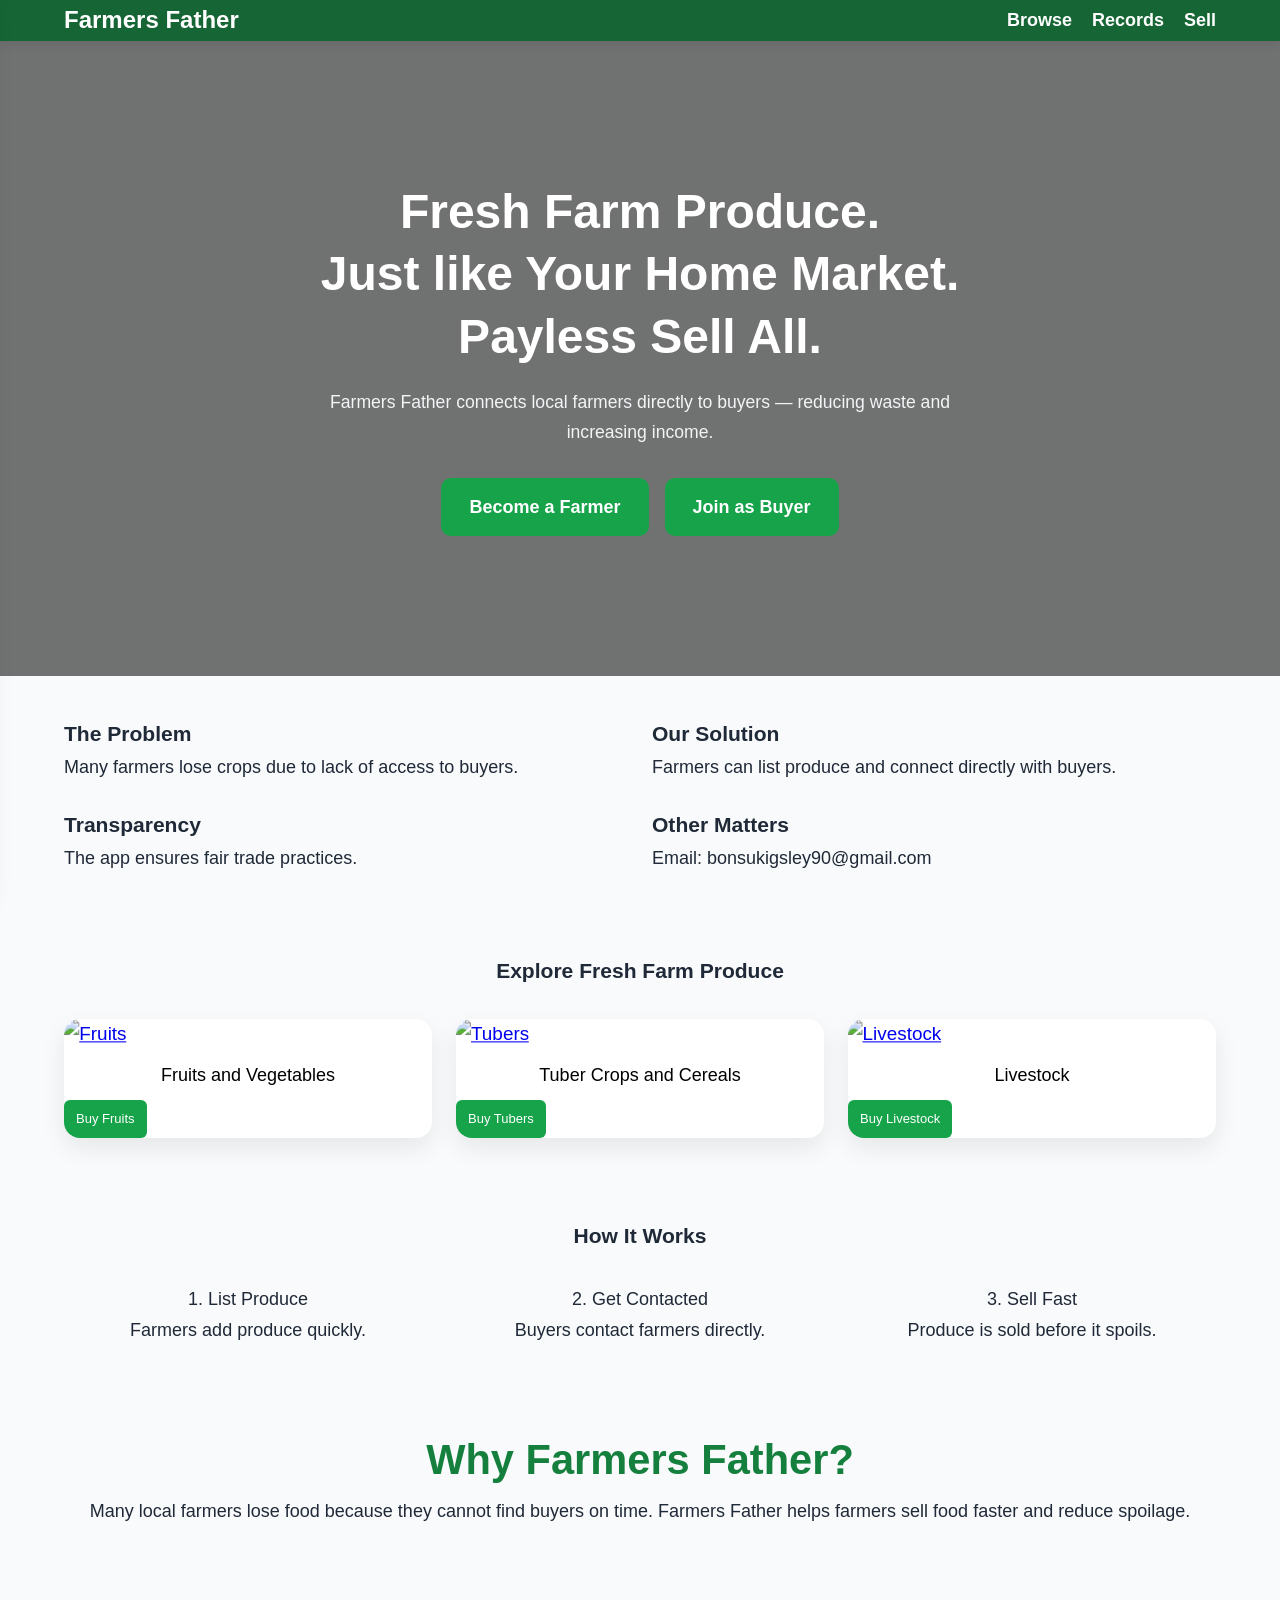
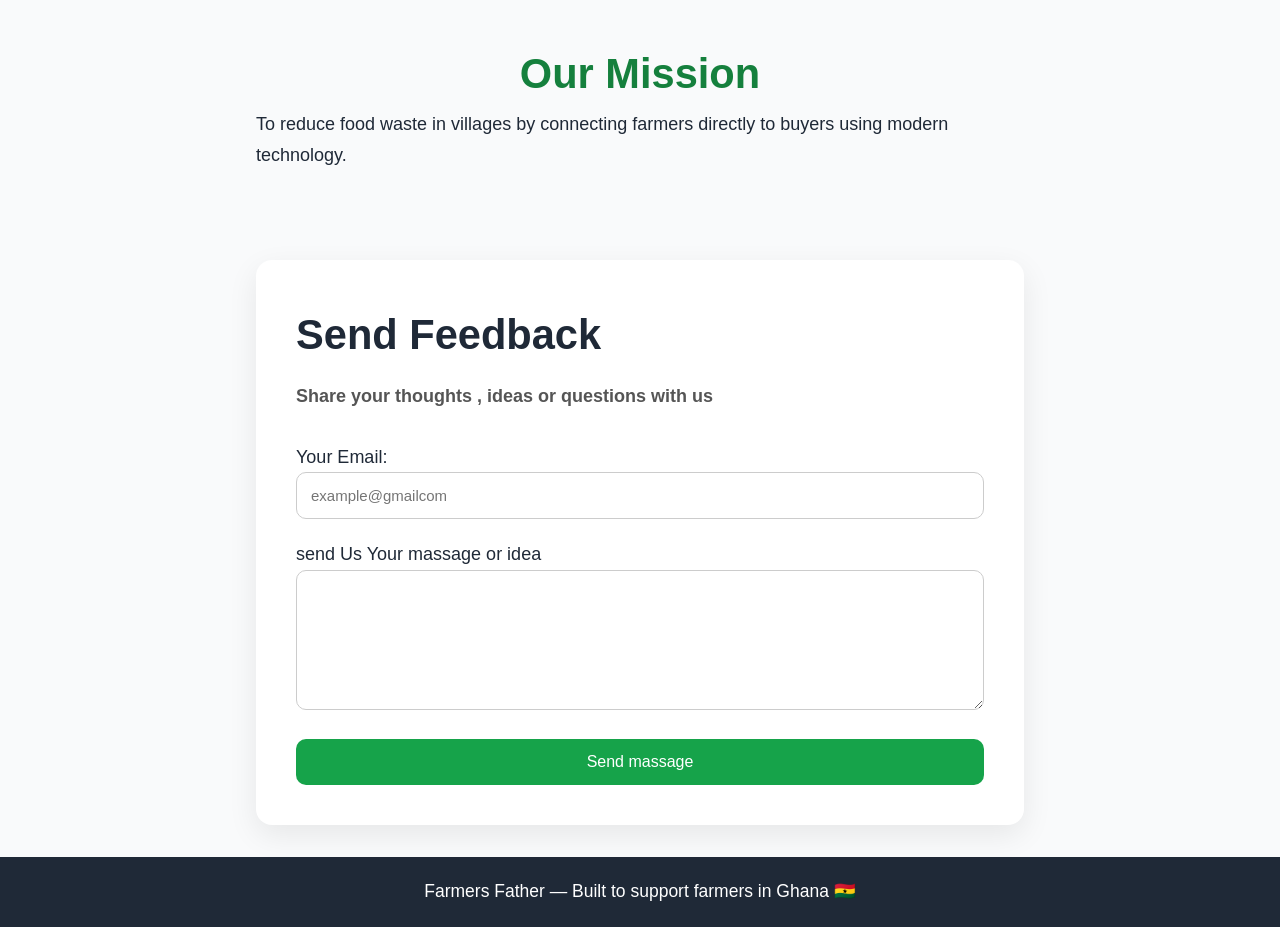
==== index.html @ 881c1c7d "commit three files" ====
<!DOCTYPE html>
<html lang="en">
<head>
  <meta charset="UTF-8" />
  <meta name="viewport" content="width=device-width, initial-scale=1.0"/>
  <title>Farmers Father|index.html| Connecting Farmers to Buyers Locally</title>
  <link rel="stylesheet" href="index.css">
  </head>

  <!-- SIDEBAR -->

<div class="sidebar" id="sidebar">

  <div class="sidebar-top">

    <h2>Farmers Father</h2>

    <span class="close-btn" id="closeBtn">
      ✕
    </span>

  </div>

  <div class="sidebar-links">

    <a href="about.html"> About Us</a>

    <a href="market.html"> Browse Produce</a>

    <a href="farmer-register.html">
       Become a Farmer
    </a>

    <a href="buyer-register.html">
       Join as Buyer
    </a>

    <a href="dashboard.html">
       Dashboard
    </a>

    <a href="sell.html">
       Sell Produce
    </a>

  </div>

</div>

<!-- OVERLAY -->

<div class="overlay" id="overlay">llll</div>

  <body>
    <!-- NAVBAR -->
   <header class="header">
  <div class="container nav">

    <h1 class="logo">Farmers Father</h1>

    <!-- MENU BUTTON -->
<div class="menu-icon" id="menuBtn">
  ☰
</div>

    <!-- NAV LINKS -->
    <div class="nav-links">
      <a href="market.html">Browse</a>
      <a href="dashboard.html">Records</a>
      <a href="sell.html">Sell</a>
    </div>

  </div>
</header>

    <!-- HERO -->

   <section class="hero">
    <div class="container">
      <h2>Fresh Farm Produce.<br>Just like Your Home Market. <br>Payless Sell All. </h2>
      <p>Farmers Father connects local farmers directly to buyers — reducing waste and increasing income.</p>

   <div class="hero-buttons">
    <a href="farmer-register.html" class="btn btn-primary">Become a Farmer</a>
    <a href="buyer-register.html" class="btn btn-primary">Join as Buyer</a>
    <!-- <a href="market.html" class="btn btn-outline">Browse Produce</a> -->
    <!-- <a href="registration.html" class="btn btn-outline">Get Registered</a> -->
   </div>
   </div>

   </section>

   <!-- PROBLEM & SOLUTION -->

   <section class="section">
    <div class="container grid grid-2">
      <div>
        <h3>The Problem</h3>
        <p>Many farmers lose crops due to lack of access to buyers.</p>
      </div>

   <div>
    <h3>Our Solution</h3>
    <p>Farmers can list produce and connect directly with buyers.</p>
   </div>

   <div>
    <h3>Transparency</h3>
    <p>The app ensures fair trade practices.</p>
   </div>

   <div>
    <h3>Other Matters</h3>
    <p>Email: bonsukigsley90@gmail.com</p>
   </div>
   </div>


   </section>

   <!-- PRODUCE -->

    <section class="section">
      <div class="container">
       <h3 style="text-align:center; margin-bottom:30px;">
  Explore Fresh Farm Produce
</h3>


       <div class="grid grid-3">

  <div class="card">

    <a href="market.html?category=Fruits">
      <img src="https://images.unsplash.com/photo-1594057687713-5fd14eed1c17?q=80&w=327&auto=format&fit=crop" alt="Fruits">
    </a>

    <h4>Fruits and Vegetables</h4>

    <div class="card-actions">
      <a href="market.html?category=Fruits" class="btn-small btn-green">
        Buy Fruits
      </a>
    </div>
  </div>

          <div class="card">

    <a href="market.html?category=Tubers">
      <img src="https://agrictoday.com.gh/wp-content/uploads/2021/11/tubers-of-yam.jpg" alt="Tubers">
    </a>

    <h4>Tuber Crops and Cereals</h4>

    <div class="card-actions">
      <a href="market.html?category=Tubers" class="btn-small btn-green">
        Buy Tubers
      </a>
    </div>

  </div>

    <div class="card">
     <a href="market.html?category=Livestock">
      <img src="https://www.animalspot.net/wp-content/uploads/2019/07/Farm-Animals-Picture.jpg" alt="Livestock">
      </a>
      <h4>Livestock</h4>
      <div class="card-actions">
        <a href="market.html?category=Livestock" class="btn-small btn-green">
        Buy Livestock
        </a>
      </div>
    </div>

</div>
    </section>

   <!-- HOW IT WORKS -->

    <section class="section">
     <div class="container">
       <h3 style="text-align:center; margin-bottom:30px;">How It Works</h3>
       <div class="grid grid-3" style="text-align:center;">

        <div>
          <h4>1. List Produce</h4>
          <p>Farmers add produce quickly.</p>
        </div>

        <div>
          <h4>2. Get Contacted</h4>
          <p>Buyers contact farmers directly.</p>
        </div>

          <div>
           <h4>3. Sell Fast</h4>
           <p>Produce is sold before it spoils.</p>
          </div>
        </div>
      </div>
   </section>

     <section class="section">
        <h2>Why Farmers Father?</h2>
        <h4>
          Many local farmers lose food because they cannot find buyers on time.
          Farmers Father helps farmers sell food faster and reduce spoilage.
        </h4>
      </section>

      <main class="contain">
      <!-- <section class="images-section">
        <img src="" alt="Local farmer with fresh produce"  loading="lazy" />
        <p class="image-caption">Supporting local farmers and reducing food waste.</p>
      </section> -->

      <!-- <section class="section">
        <h2>Who Can Use This App?</h2>
        <ul>
          <li> Local Farmers</li>
          <li> Restaurants</li>
          <li> Urban Communities</li>
          <li> Wholesalers</li>
        </ul>
      </section> -->

      <section class="section">
        <h2>Our Mission</h2>
        <p>
          To reduce food waste in villages by connecting farmers directly to
          buyers using modern technology.
        </p>
      </section>

      <section  class="contact">
        <h2>Send Feedback</h2>
        <h4>Share your thoughts , ideas or questions with us</h4>
        <form id="contact-Us">

          <div>
         <label for="email">Your Email:</label>
         <input type="email" id="email" placeholder="example@gmailcom" required>
          </div>

         <div>
         <label for="message"> send Us Your massage or idea</label>
         <textarea id="massage" name="message" placeholder="Write your Feedback , questions , or sugggestions..." required> </textarea>
         </div>
        <button type="submit">Send massage</button>
        </form>
      </section>


    </main>

   <!-- FOOTER -->

   <footer>
     <p>Farmers Father — Built to support farmers in Ghana 🇬🇭</p>
   </footer>
 <script src="index.js"></script>
  </body>
</html>
---- index.css ----
:root {
  --green-700: #15803d;
  --green-600: #16a34a;
  --gray-50: #f9fafb;
  --gray-600: #4b5563;
  --gray-500: #1f2937;
  --white: #ffffff;
}

* {
  margin: 0;
  padding: 0;
  box-sizing: border-box;
}

body {
  background: var(--gray-50);
  color: #1f2937;
  font-family: Arial, sans-serif;
  line-height: 1.7;
  font-size: 17.5px;
}

/* CONTAINER */
.container {
  width: 90%;
  max-width: 1200px;
  margin: auto;
}

/* NAVBAR */
header {
  background: #166534;
  box-shadow: 0 2px 10px rgba(0,0,0,0.1);
}

nav {
  display: flex;
  justify-content: space-between;
  align-items: center;
  padding: 15px 0;
}

nav h1 {
  font-size: 20px;
  font-weight: bold;
  color: var(--green-700);
}

.nav-links {
  display: flex;
  gap: 20px;
}

.nav-links a {
  text-decoration: none;
  color: white;
  font-weight: 600;
  transition: 0.3s;
}

.nav-links a:hover {
  color: #bbf7d0;
}

/* HERO */
/* HERO SECTION */

.hero {
  position: relative;
  background:
  linear-gradient(rgba(0,0,0,0.55),
  rgba(0,0,0,0.55)),
  url("https://images.unsplash.com/photo-1500937386664-56d1dfef3854?q=80&w=1600&auto=format&fit=crop");
  
  background-size: cover;
  background-position: center;
  background-repeat: no-repeat;

  color: white;
  text-align: center;
  padding: 140px 20px;
}

.hero h2 {
  font-size: 3rem;
  margin-bottom: 20px;
  line-height: 1.3;
  font-weight: bold;
}

.hero p {
  max-width: 700px;
  margin: auto;
  margin-bottom: 30px;
  font-size: 1.1rem;
  color: #f3f4f6;
}

.hero-buttons {
  display: flex;
  justify-content: center;
  gap: 16px;
  flex-wrap: wrap;
}

.btn {
  padding: 14px 28px;
  border-radius: 10px;
  font-weight: bold;
  text-decoration: none;
  display: inline-block;
  transition: 0.3s ease;
}

.btn-primary {
  background: #16a34a;
  color: white;
}

.btn-primary:hover {
  background: #15803d;
  transform: translateY(-3px);
}

.btn-outline {
  border: 2px solid white;
  color: white;
}

.btn-outline:hover {
  background: white;
  color: #166534;
}

/* GRID */
.grid {
  display: grid;
  gap: 24px;
}

.grid-2 {
  grid-template-columns: 1fr;
}

.grid-3 {
  grid-template-columns: 1fr;
}

/* SECTION */
.section {
  padding: 40px 0;
}

/* CARDS */
.card {
  border-radius: 16px;
  overflow: hidden;
  background: white;
  transition: 0.4s;
  box-shadow: 0 10px 25px rgba(0,0,0,0.08);
}

.card:hover{
  transform: translateY(10px);
  box-shadow: 0 15px 35px rgba(0,0,0,0.12);
}

.card img {
  width: 100%;
  height: 120px;
  object-fit: cover;
  border-radius: 8px;
  margin-bottom: 10px;
  transition: 0.04s;
  transform: scale(1.05);
}

.card h4 {
  text-decoration: none;
  color: black;
  font-size: 18px;
  margin-bottom: 6px;
}

.card p {
  font-size: 14px;
  color: var(--gray-600);
}

.card-actions {
  margin-top: 10px;
  display: flex;
  gap: 10px;
}

.btn-small {
  text-decoration: none;
  padding: 8px 12px;
  font-size: 13px;
  border-radius: 6px;
}

.btn-green {
  background: var(--green-600);
  color: white;
}

.btn-outline-green {
  border: 2px solid var(--green-600);
  color: var(--green-600);
}

/* FOOTER */
footer {
  background: var(--gray-500);
  color: white;
  text-align: center;
  padding: 20px;
  font-size: 17.5px;
}

/* RESPONSIVE */
@media (max-width: 768px) {
  .hamburger {
    display: block;
  }

  .links {
    position: absolute;
    top: 70px;
    right: 0;
    background: white;
    width: 200px;
    flex-direction: column;
    padding: 20px;
    box-shadow: 0 10px 20px rgba(0,0,0,0.1);
    /* display: none; */
  }
}

/* TABLET + DESKTOP */
@media (min-width: 768px) {
  .grid-2 {
    grid-template-columns: repeat(2, 1fr);
  }

  .grid-3 {
    grid-template-columns: repeat(3, 1fr);
  }

  body {
    font-size: 18px;
  }

  h2 {
    font-size: 2.6rem;
  }
}

/*///////////////////////*/

/* NAV BASE */
.nav {
  display: flex;
  justify-content: space-between;
  align-items: center;
  position: relative;
}

.logo {
  font-weight: bold;
  font-size: 24px;
  color: white;
}

/* NAV LINKS (DESKTOP) */


/* HAMBURGER ICON */
.menu-icon {
  display: none;
  font-size: 24px;
  cursor: pointer;
}



/* 📱 MOBILE */
@media (max-width: 768px) {
  .nav-links {
    position: absolute;
    top: 60px;
    right: 0;
    background: white;
    width: 200px;
    flex-direction: column;
    padding: 20px;
    border-radius: 8px;
    display: none;
    box-shadow: 0 10px 25px rgba(0,0,0,0.1);
  }

  /* SHOW MENU WHEN CLICKED */
   .nav-links {
    display: flex;
  }

  .nav-links a {
    padding: 10px 0;
  }
}


.section h2 {
  display: flex;
  justify-content: center;
  align-items: center;
  color: var(--green-700);
}

.section h4 {
  display: flex;
  justify-content: center;
  align-items: center;
  font-weight: 400;
}

.contain{
  max-width: 800px;
  margin: auto;
  padding: 2rem 1rem;
}

.images-section{
  margin: 2rem 0;
  text-align: center;
}

.images-section img {
  width: 100%;
  max-width: 600px;
  border-radius: 12px;
  box-shadow: 0 6px 15px rgba(0, 0, 0, 0.15);
}

.image-caption {
  margin-top: 0.6rem;
  font-size: 0.95rem;
  color: #555;
}

ul{
  list-style: none;
  padding: 0;
}

li{
  background: var(--green-600);
  margin: 0.5rem 0;
  padding: 0.75rem;
  border-left: 4px solid var(--gray-500);
  
}

/*///////massaging area/*/
/* FEEDBACK SECTION */

.contact {
  background: white;
  padding: 40px;
  border-radius: 16px;
  box-shadow: 0 10px 30px rgba(0,0,0,0.08);
  margin-top: 50px;
}

.contact h2 {
  margin-bottom: 10px;
}

.contact h4 {
  margin-bottom: 30px;
  color: #555;
}

#contact-Us {
  display: flex;
  flex-direction: column;
  gap: 20px;
}

#contact-Us input,
#contact-Us textarea {
  width: 100%;
  padding: 14px;
  border-radius: 10px;
  border: 1px solid #ccc;
  outline: none;
  font-size: 15px;
}

#contact-Us textarea {
  min-height: 140px;
  resize: vertical;
}

#contact-Us button {
  background: #16a34a;
  color: white;
  border: none;
  padding: 14px;
  border-radius: 10px;
  font-size: 16px;
  cursor: pointer;
  transition: 0.3s;
}

#contact-Us button:hover {
  background: #15803d;
}


/* SIDEBAR */

.sidebar{
  position: fixed;
  top: 0;
  left: -300px;
  width: 280px;
  height: 100%;
  background: white;
  z-index: 2000;
  transition: 0.4s ease;
  box-shadow: 5px 0 25px rgba(0,0,0,0.15);
  padding: 25px;
}

.sidebar.active{
  left: 0;
}

/* SIDEBAR TOP */

.sidebar-top{
  display: flex;
  justify-content: space-between;
  align-items: center;
  margin-bottom: 40px;
}

.sidebar-top h2{
  color: #166534;
}

.close-btn{
  font-size: 24px;
  cursor: pointer;
}

/* LINKS */

.sidebar-links{
  display: flex;
  flex-direction: column;
  gap: 18px;
}

.sidebar-links a{
  text-decoration: none;
  color: #222;
  font-size: 17px;
  padding: 12px;
  border-radius: 10px;
  transition: 0.3s;
}

.sidebar-links a:hover{
  background: #dcfce7;
  color: #166534;
}

/* OVERLAY */

.overlay{
  position: fixed;
  top: 0;
  left: 0;
  width: 100%;
  height: 100%;
  background: rgba(0,0,0,0.45);
  opacity: 0;
  visibility: hidden;
  transition: 0.3s;
  z-index: 1500;
}

.overlay.active{
  opacity: 1;
  visibility: visible;
}

/* MENU BUTTON */

.menu-icon{
  font-size: 28px;
  color: white;
  cursor: pointer;
  display: none;
}

/* MOBILE */

@media(max-width:768px){

  .menu-icon{
    display: block;
  }

  .nav-links{
    display: none;
  }
}
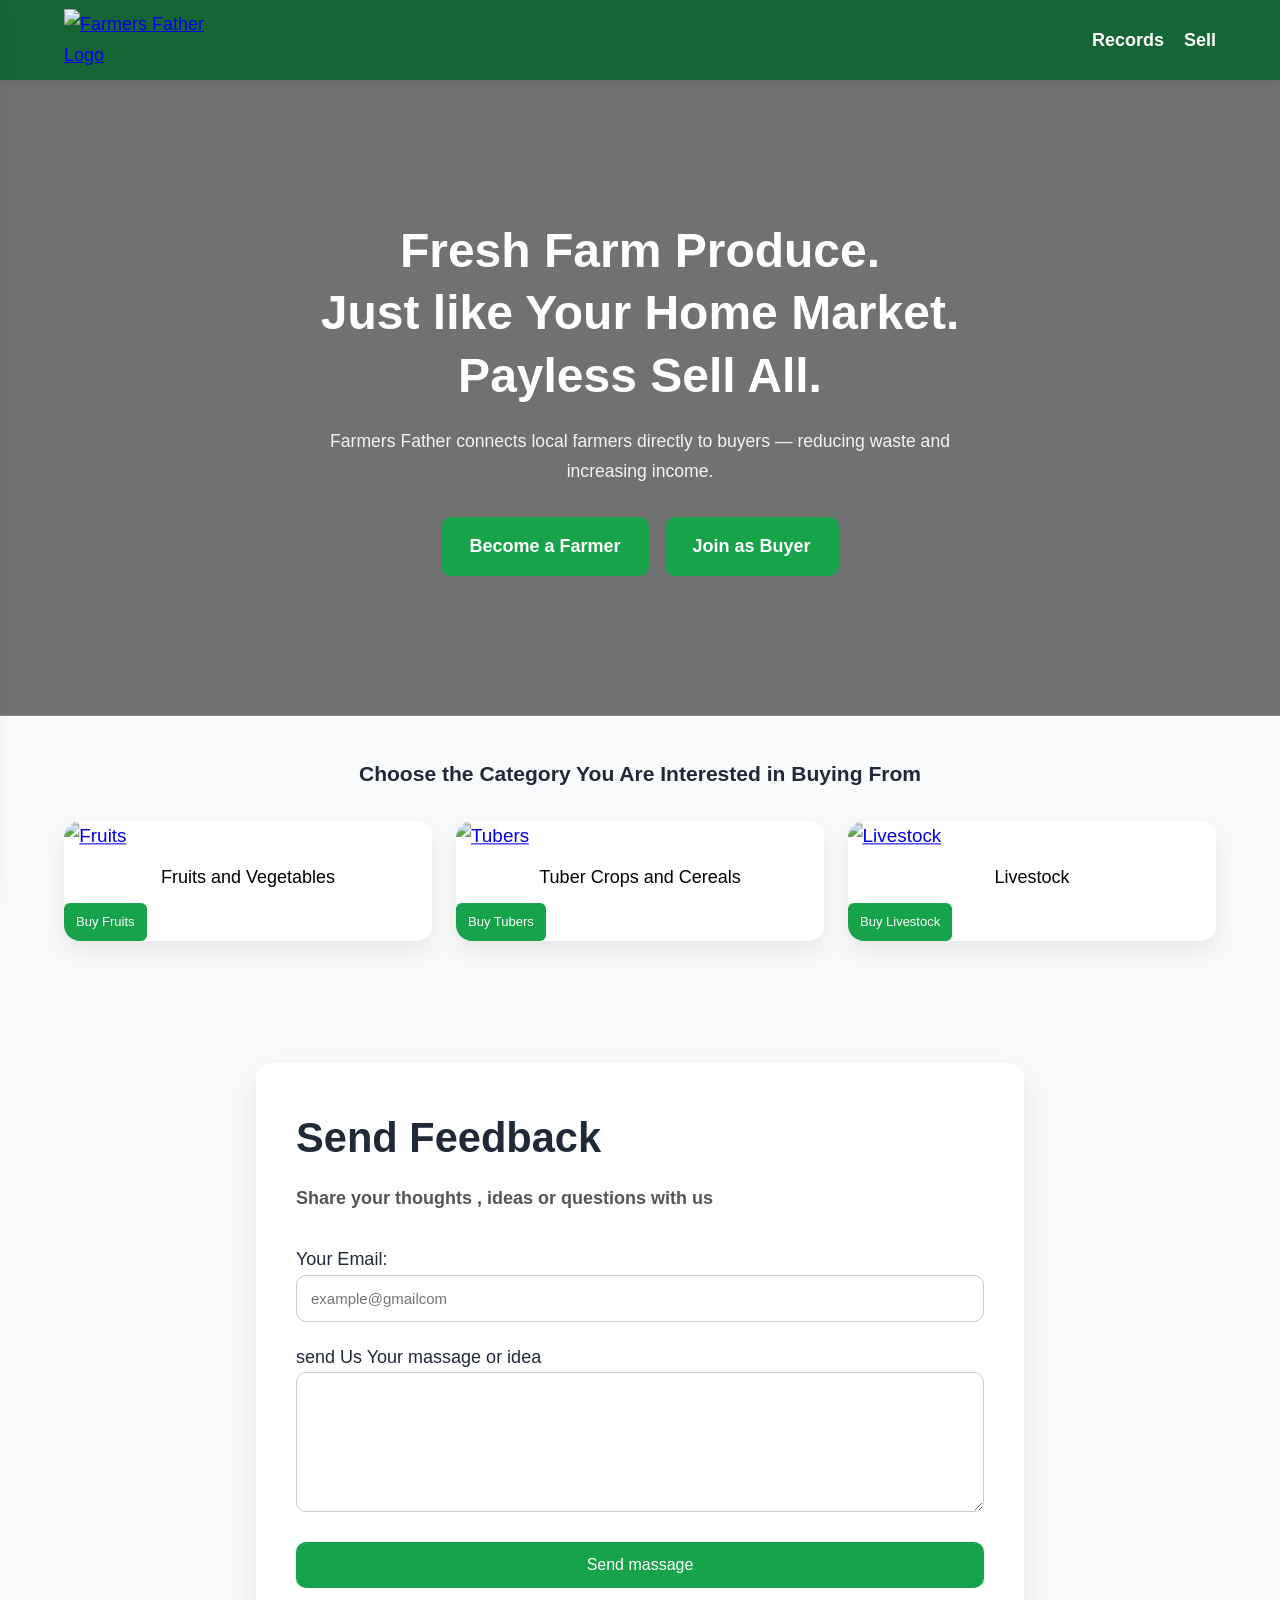
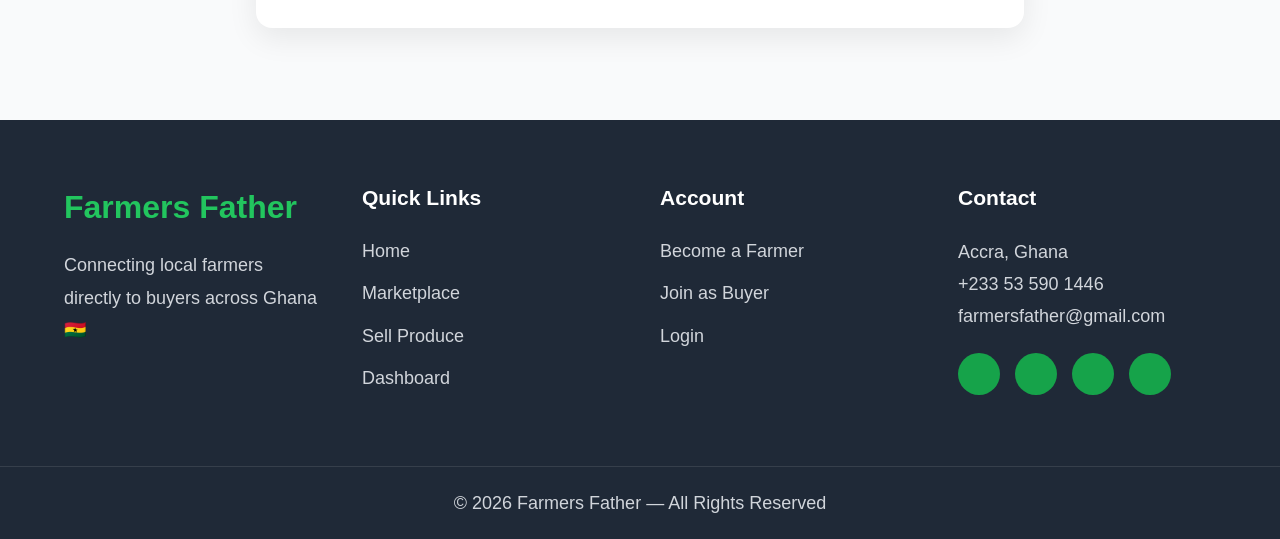
==== commit 5fca5477: "i have renamed some file and added new codes" ====
--- a/index.html
+++ b/index.html
@@ -13,7 +13,9 @@
 
   <div class="sidebar-top">
 
-    <h2>Farmers Father</h2>
+    <a href="index.html" class="logo">
+  <img src="images/logo.png" alt="Farmers Father Logo">
+</a>
 
     <span class="close-btn" id="closeBtn">
       ✕
@@ -27,7 +29,7 @@
 
     <a href="market.html"> Browse Produce</a>
 
-    <a href="farmer-register.html">
+    <a href="farmers-register.html">
        Become a Farmer
     </a>
 
@@ -35,7 +37,7 @@
        Join as Buyer
     </a>
 
-    <a href="dashboard.html">
+    <a href="farmers-dashboard.html">
        Dashboard
     </a>
 
@@ -56,7 +58,9 @@
    <header class="header">
   <div class="container nav">
 
-    <h1 class="logo">Farmers Father</h1>
+    <a href="index.html" class="logo">
+  <img src="https://www.shutterstock.com/image-vector/colorful-wicker-basket-filled-fresh-260nw-2620716981.jpg" alt="Farmers Father Logo">
+</a>
 
     <!-- MENU BUTTON -->
 <div class="menu-icon" id="menuBtn">
@@ -65,8 +69,7 @@
 
     <!-- NAV LINKS -->
     <div class="nav-links">
-      <a href="market.html">Browse</a>
-      <a href="dashboard.html">Records</a>
+      <a href="farmers-dashboard.html">Records</a>
       <a href="sell.html">Sell</a>
     </div>
 
@@ -90,41 +93,14 @@
 
    </section>
 
-   <!-- PROBLEM & SOLUTION -->
-
-   <section class="section">
-    <div class="container grid grid-2">
-      <div>
-        <h3>The Problem</h3>
-        <p>Many farmers lose crops due to lack of access to buyers.</p>
-      </div>
-
-   <div>
-    <h3>Our Solution</h3>
-    <p>Farmers can list produce and connect directly with buyers.</p>
-   </div>
-
-   <div>
-    <h3>Transparency</h3>
-    <p>The app ensures fair trade practices.</p>
-   </div>
-
-   <div>
-    <h3>Other Matters</h3>
-    <p>Email: bonsukigsley90@gmail.com</p>
-   </div>
-   </div>
-
-
-   </section>
 
    <!-- PRODUCE -->
 
     <section class="section">
-      <div class="container">
-       <h3 style="text-align:center; margin-bottom:30px;">
-  Explore Fresh Farm Produce
-</h3>
+     <div class="container">
+  <h3 style="text-align:center; margin-bottom:30px;">
+    Choose the Category You Are Interested in Buying From
+  </h3>
 
 
        <div class="grid grid-3">
@@ -175,62 +151,7 @@
 </div>
     </section>
 
-   <!-- HOW IT WORKS -->
-
-    <section class="section">
-     <div class="container">
-       <h3 style="text-align:center; margin-bottom:30px;">How It Works</h3>
-       <div class="grid grid-3" style="text-align:center;">
-
-        <div>
-          <h4>1. List Produce</h4>
-          <p>Farmers add produce quickly.</p>
-        </div>
-
-        <div>
-          <h4>2. Get Contacted</h4>
-          <p>Buyers contact farmers directly.</p>
-        </div>
-
-          <div>
-           <h4>3. Sell Fast</h4>
-           <p>Produce is sold before it spoils.</p>
-          </div>
-        </div>
-      </div>
-   </section>
-
-     <section class="section">
-        <h2>Why Farmers Father?</h2>
-        <h4>
-          Many local farmers lose food because they cannot find buyers on time.
-          Farmers Father helps farmers sell food faster and reduce spoilage.
-        </h4>
-      </section>
-
       <main class="contain">
-      <!-- <section class="images-section">
-        <img src="" alt="Local farmer with fresh produce"  loading="lazy" />
-        <p class="image-caption">Supporting local farmers and reducing food waste.</p>
-      </section> -->
-
-      <!-- <section class="section">
-        <h2>Who Can Use This App?</h2>
-        <ul>
-          <li> Local Farmers</li>
-          <li> Restaurants</li>
-          <li> Urban Communities</li>
-          <li> Wholesalers</li>
-        </ul>
-      </section> -->
-
-      <section class="section">
-        <h2>Our Mission</h2>
-        <p>
-          To reduce food waste in villages by connecting farmers directly to
-          buyers using modern technology.
-        </p>
-      </section>
 
       <section  class="contact">
         <h2>Send Feedback</h2>
@@ -255,9 +176,85 @@
 
    <!-- FOOTER -->
 
-   <footer>
-     <p>Farmers Father — Built to support farmers in Ghana 🇬🇭</p>
-   </footer>
+  <footer class="footer">
+
+  <div class="container footer-grid">
+
+    <!-- BRAND -->
+    <div class="footer-brand">
+
+      <h2>Farmers Father</h2>
+
+      <p>
+        Connecting local farmers directly to buyers across Ghana 🇬🇭
+      </p>
+
+    </div>
+
+    <!-- QUICK LINKS -->
+    <div>
+
+      <h3>Quick Links</h3>
+
+      <ul>
+        <li><a href="index.html">Home</a></li>
+        <li><a href="market.html">Marketplace</a></li>
+        <li><a href="sell.html">Sell Produce</a></li>
+        <li><a href="dashboard.html">Dashboard</a></li>
+      </ul>
+
+    </div>
+
+    <!-- ACCOUNT -->
+    <div>
+
+      <h3>Account</h3>
+
+      <ul>
+        <li><a href="farmer-register.html">Become a Farmer</a></li>
+        <li><a href="buyer-register.html">Join as Buyer</a></li>
+        <li><a href="#">Login</a></li>
+      </ul>
+
+    </div>
+
+    <!-- CONTACT -->
+    <div>
+
+      <h3>Contact</h3>
+
+      <p>Accra, Ghana</p>
+
+      <p> +233 53 590 1446</p>
+
+      <p> farmersfather@gmail.com</p>
+
+      <div class="socials">
+
+        <a href="#"></a>
+
+        <a href="#"></a>
+
+        <a href="#"></a>
+
+        <a href="#"></a>
+
+      </div>
+
+    </div>
+
+  </div>
+
+  <!-- BOTTOM -->
+  <div class="footer-bottom">
+
+    <p>
+      © 2026 Farmers Father — All Rights Reserved
+    </p>
+
+  </div>
+
+</footer>
  <script src="index.js"></script>
   </body>
 </html>
--- a/index.css
+++ b/index.css
@@ -211,15 +211,6 @@
   color: var(--green-600);
 }
 
-/* FOOTER */
-footer {
-  background: var(--gray-500);
-  color: white;
-  text-align: center;
-  padding: 20px;
-  font-size: 17.5px;
-}
-
 /* RESPONSIVE */
 @media (max-width: 768px) {
   .hamburger {
@@ -266,15 +257,20 @@
   justify-content: space-between;
   align-items: center;
   position: relative;
-}
-
-.logo {
-  font-weight: bold;
-  font-size: 24px;
-  color: white;
-}
-
-/* NAV LINKS (DESKTOP) */
+  min-height: 80px;
+}
+
+/* LOGO */
+
+.logo img{
+  width:180px;
+  height:auto;
+  display:block;
+  transition: 0.3s;
+}
+.logo img:hover{
+  transform: scale(1.05);
+}
 
 
 /* HAMBURGER ICON */
@@ -519,4 +515,91 @@
   .nav-links{
     display: none;
   }
+}
+
+/* FOOTER */
+
+.footer{
+  background:#1f2937;
+  color:white;
+  margin-top:60px;
+  padding-top:60px;
+}
+
+.footer-grid{
+  display:grid;
+  grid-template-columns:repeat(auto-fit,minmax(220px,1fr));
+  gap:40px;
+  padding-bottom:40px;
+}
+
+.footer h2{
+  color:#22c55e;
+  margin-bottom:15px;
+  font-size:32px;
+}
+
+.footer h3{
+  margin-bottom:20px;
+  color:#ffffff;
+}
+
+.footer p{
+  color:#d1d5db;
+  line-height:1.8;
+}
+
+.footer ul{
+  list-style:none;
+  padding:0;
+}
+
+.footer ul li{
+  margin-bottom:12px;
+  background:none;
+  border:none;
+  padding:0;
+}
+
+.footer ul li a{
+  text-decoration:none;
+  color:#d1d5db;
+  transition:0.3s;
+}
+
+.footer ul li a:hover{
+  color:#22c55e;
+}
+
+.socials{
+  display:flex;
+  gap:15px;
+  margin-top:20px;
+}
+
+.socials a{
+  width:42px;
+  height:42px;
+  background:#16a34a;
+  display:flex;
+  align-items:center;
+  justify-content:center;
+  border-radius:50%;
+  text-decoration:none;
+  color:white;
+  font-size:18px;
+  transition:0.3s;
+}
+
+.socials a:hover{
+  transform:translateY(-5px);
+  background:#22c55e;
+}
+
+.footer-bottom{
+  border-top:1px solid rgba(255,255,255,0.1);
+  text-align:center;
+  padding:20px;
+  margin-top:20px;
+  color:#d1d5db;
 }
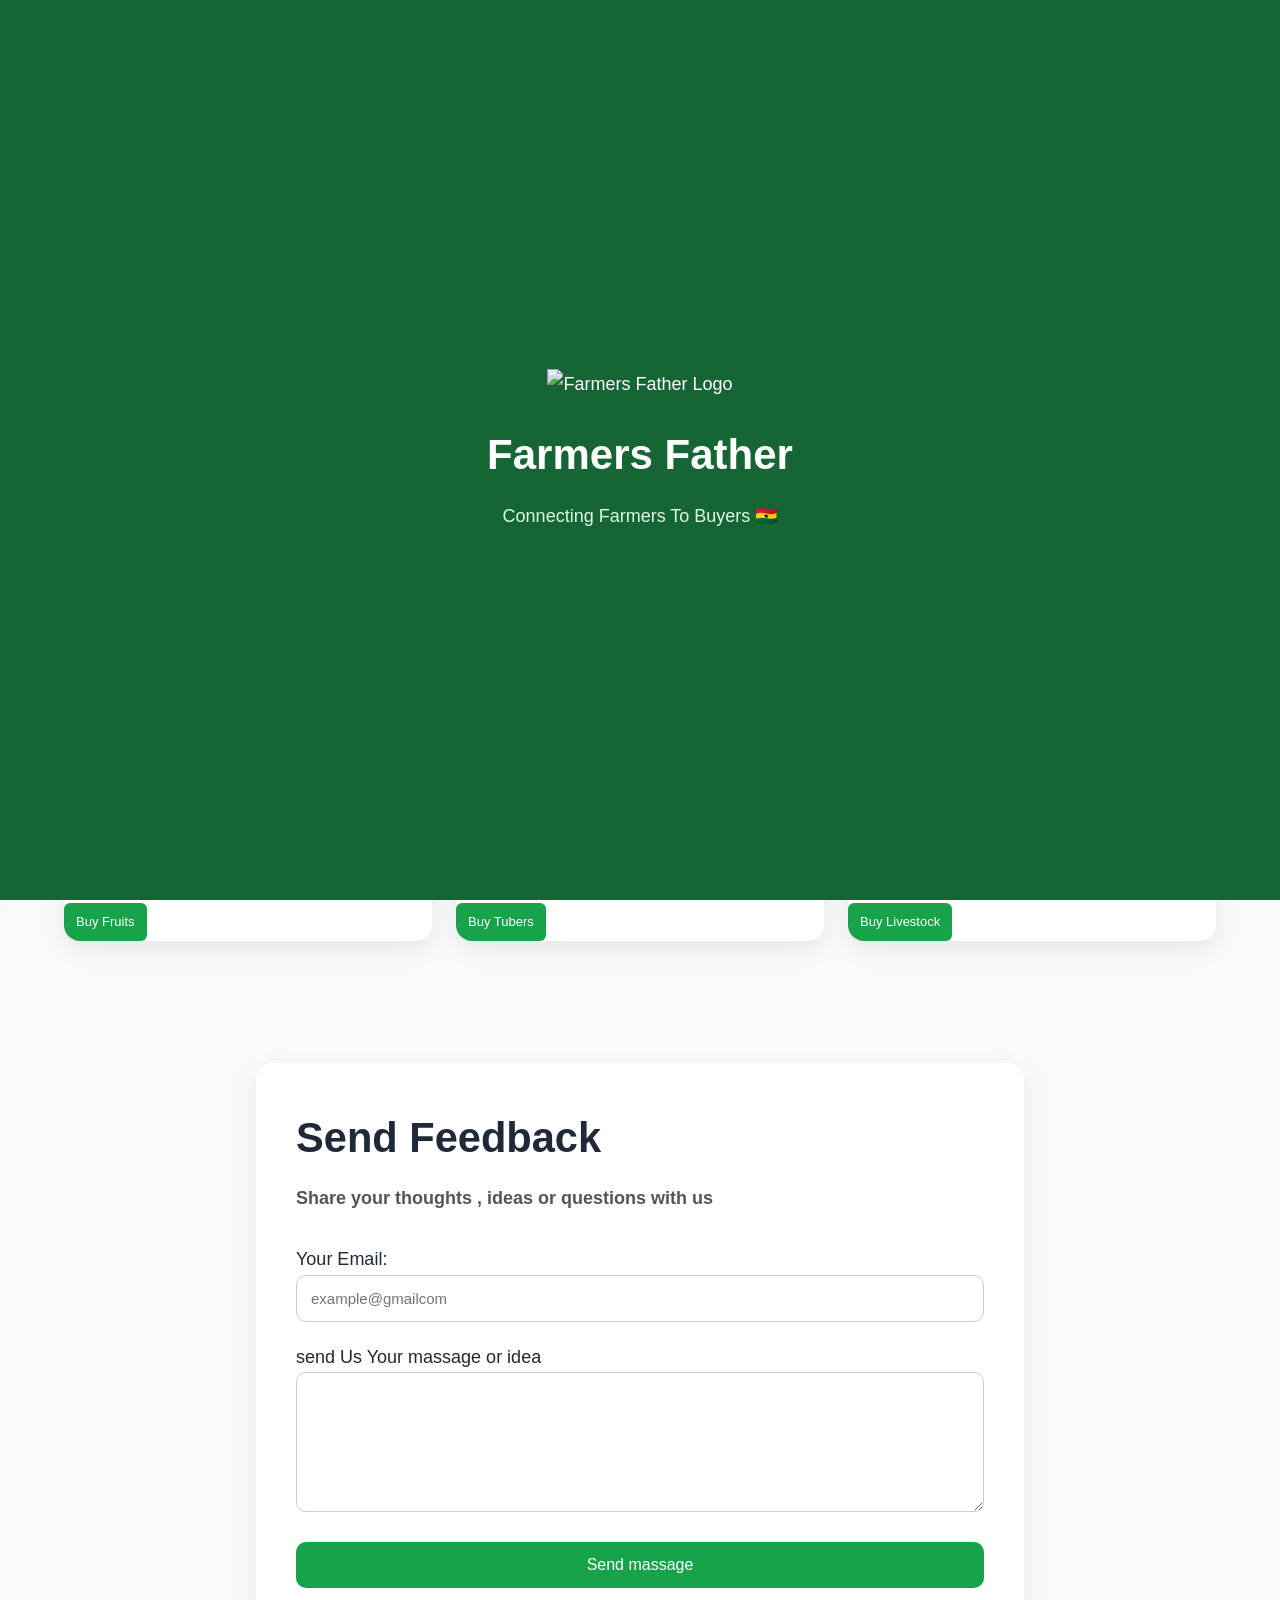
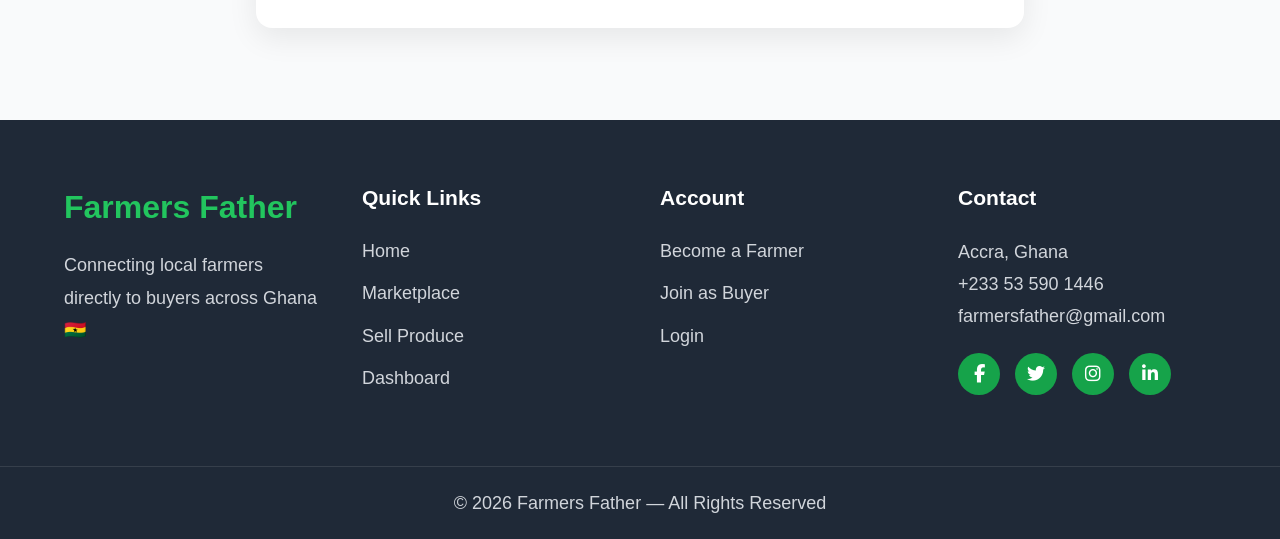
==== commit 75d8569d: "added new codes" ====
--- a/index.html
+++ b/index.html
@@ -5,67 +5,73 @@
   <meta name="viewport" content="width=device-width, initial-scale=1.0"/>
   <title>Farmers Father|index.html| Connecting Farmers to Buyers Locally</title>
   <link rel="stylesheet" href="index.css">
-  </head>
+
+   <link rel="stylesheet" href="https://cdnjs.cloudflare.com/ajax/libs/font-awesome/6.5.1/css/all.min.css"/>
+</head>
 
   <!-- SIDEBAR -->
 
 <div class="sidebar" id="sidebar">
-
-  <div class="sidebar-top">
-
-    <a href="index.html" class="logo">
-  <img src="images/logo.png" alt="Farmers Father Logo">
-</a>
-
+        <div class="sidebar-top">
+            <a href="index.html" class="logo">
+              <img src="images/logo.png" alt="Farmers Father Logo">
+            </a>
     <span class="close-btn" id="closeBtn">
-      ✕
+    ✕
     </span>
-
-  </div>
-
-  <div class="sidebar-links">
-
-    <a href="about.html"> About Us</a>
-
-    <a href="market.html"> Browse Produce</a>
-
-    <a href="farmers-register.html">
-       Become a Farmer
-    </a>
-
-    <a href="buyer-register.html">
-       Join as Buyer
-    </a>
-
-    <a href="farmers-dashboard.html">
-       Dashboard
-    </a>
-
-    <a href="sell.html">
-       Sell Produce
-    </a>
+    </div>
+
+        <div class="sidebar-links">
+            <a href="about.html"> About Us</a>
+             <a href="market.html"> Browse Produce</a>
+            <a href="farmers-register.html">
+            Become a Farmer
+                </a>
+              <a href="buyer-register.html">
+             Join as Buyer
+               </a>
+             <a href="farmers-dashboard.html">
+             Dashboard
+                </a>
+               <a href="sell.html">
+                Sell Produce
+                </a>
+            </div>
+
+               </div>
+
+  <!-- OVERLAY -->
+
+ <div class="overlay" id="overlay"></div>
+
+  <body>
+    <!-- SPLASH SCREEN -->
+
+<div id="splash-screen">
+
+  <div class="splash-content">
+
+    <img src="https://www.shutterstock.com/image-vector/colorful-wicker-basket-filled-fresh-260nw-2620716981.jpg" alt="Farmers Father Logo">
+
+    <h1>Farmers Father</h1>
+
+    <p>Connecting Farmers To Buyers 🇬🇭</p>
 
   </div>
 
 </div>
-
-<!-- OVERLAY -->
-
-<div class="overlay" id="overlay">llll</div>
-
-  <body>
     <!-- NAVBAR -->
    <header class="header">
   <div class="container nav">
 
     <a href="index.html" class="logo">
   <img src="https://www.shutterstock.com/image-vector/colorful-wicker-basket-filled-fresh-260nw-2620716981.jpg" alt="Farmers Father Logo">
-</a>
+      </a>
 
     <!-- MENU BUTTON -->
-<div class="menu-icon" id="menuBtn">
-  ☰
-</div>
+    <div class="menu-icon" id="menuBtn">
+        ☰
+    </div>
 
     <!-- NAV LINKS -->
     <div class="nav-links">
@@ -84,7 +90,7 @@
       <p>Farmers Father connects local farmers directly to buyers — reducing waste and increasing income.</p>
 
    <div class="hero-buttons">
-    <a href="farmer-register.html" class="btn btn-primary">Become a Farmer</a>
+    <a href="farmers-register.html" class="btn btn-primary">Become a Farmer</a>
     <a href="buyer-register.html" class="btn btn-primary">Join as Buyer</a>
     <!-- <a href="market.html" class="btn btn-outline">Browse Produce</a> -->
     <!-- <a href="registration.html" class="btn btn-outline">Get Registered</a> -->
@@ -229,17 +235,25 @@
 
       <p> farmersfather@gmail.com</p>
 
-      <div class="socials">
-
-        <a href="#"></a>
-
-        <a href="#"></a>
-
-        <a href="#"></a>
-
-        <a href="#"></a>
-
-      </div>
+     <div class="socials">
+
+  <a href="#">
+    <i class="fab fa-facebook-f"></i>
+  </a>
+
+  <a href="#">
+    <i class="fab fa-twitter"></i>
+  </a>
+
+  <a href="#">
+    <i class="fab fa-instagram"></i>
+  </a>
+
+  <a href="#">
+    <i class="fab fa-linkedin-in"></i>
+  </a>
+
+</div>
 
     </div>
 
@@ -254,7 +268,7 @@
 
   </div>
 
-</footer>
- <script src="index.js"></script>
-  </body>
+     </footer>
+     <script src="index.js"></script>
+    </body>
 </html>
--- a/index.css
+++ b/index.css
@@ -602,4 +602,61 @@
   padding:20px;
   margin-top:20px;
   color:#d1d5db;
+}
+
+/*///splah screen/*/
+/* SPLASH SCREEN */
+
+#splash-screen{
+  position:fixed;
+  width:100%;
+  height:100vh;
+  background:#166534;
+  top:0;
+  left:0;
+  z-index:99999;
+
+  display:flex;
+  justify-content:center;
+  align-items:center;
+
+  transition:0.8s ease;
+}
+
+.splash-content{
+  text-align:center;
+  color:white;
+}
+
+.splash-content img{
+  width:140px;
+  margin-bottom:20px;
+
+  animation:zoomIn 1.2s ease;
+}
+
+.splash-content h1{
+  font-size:42px;
+  margin-bottom:10px;
+}
+
+.splash-content p{
+  font-size:18px;
+  color:#dcfce7;
+}
+
+/* ANIMATION */
+
+@keyframes zoomIn{
+
+  from{
+    transform:scale(0.7);
+    opacity:0;
+  }
+
+  to{
+    transform:scale(1);
+    opacity:1;
+  }
+
 }
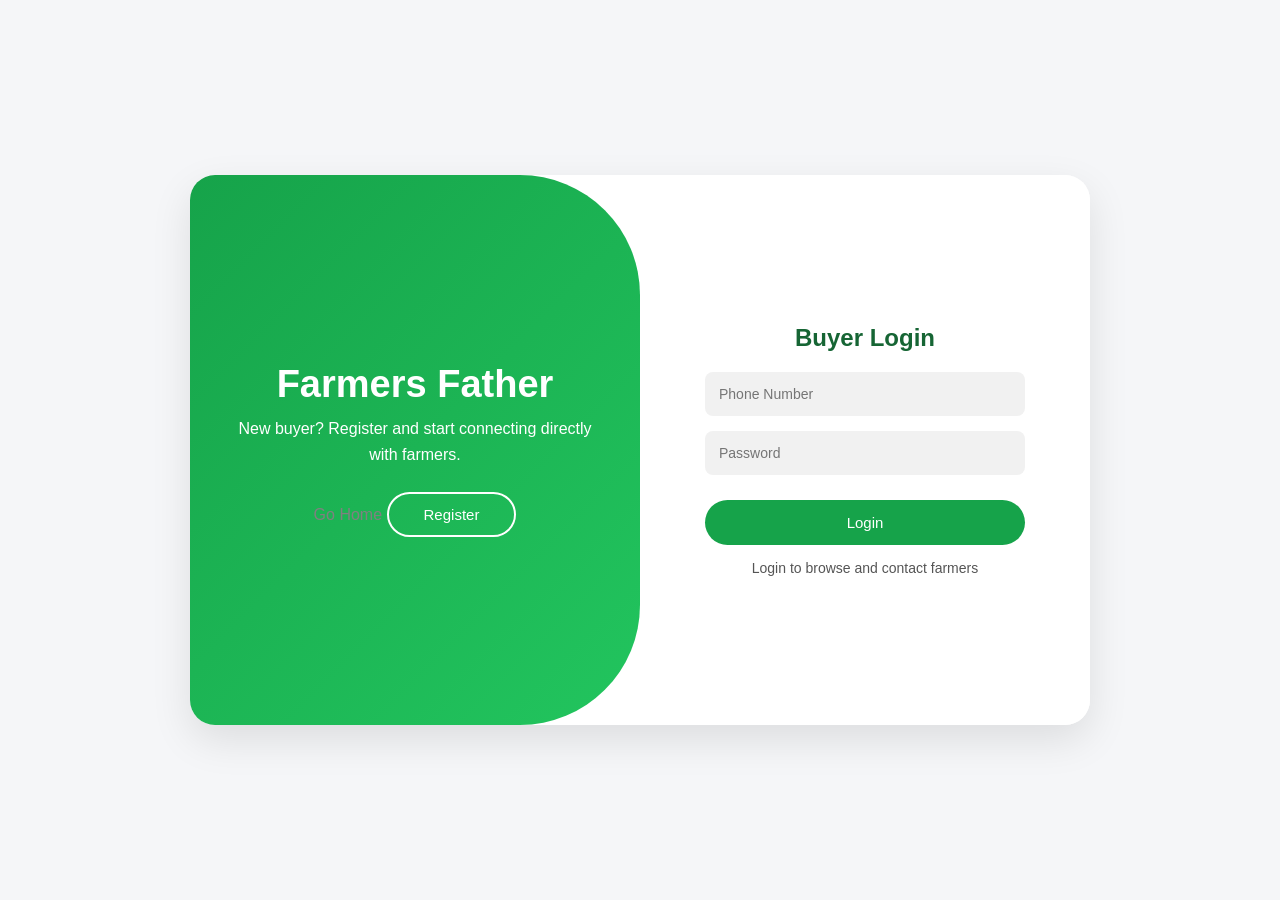
==== commit 84bc7a54: "added new codes to different files" ====
--- a/index.html
+++ b/index.html
@@ -9,49 +9,58 @@
    <link rel="stylesheet" href="https://cdnjs.cloudflare.com/ajax/libs/font-awesome/6.5.1/css/all.min.css"/>
 </head>
 
+
+  <body>
+
   <!-- SIDEBAR -->
 
 <div class="sidebar" id="sidebar">
-        <div class="sidebar-top">
-            <a href="index.html" class="logo">
-              <img src="images/logo.png" alt="Farmers Father Logo">
-            </a>
-    <span class="close-btn" id="closeBtn">
-    ✕
-    </span>
-    </div>
-
-        <div class="sidebar-links">
-            <a href="about.html"> About Us</a>
-             <a href="market.html"> Browse Produce</a>
-            <a href="farmers-register.html">
-            Become a Farmer
-                </a>
-              <a href="buyer-register.html">
-             Join as Buyer
-               </a>
-             <a href="farmers-dashboard.html">
-             Dashboard
-                </a>
-               <a href="sell.html">
-                Sell Produce
-                </a>
-            </div>
-
-               </div>
+  <div class="sidebar-top">
+      <a href="index.html" class="logo">
+      <img src="https://www.shutterstock.com/image-vector/colorful-wicker-basket-filled-fresh-260nw-2620716981.jpg" alt="Farmers Father Logo">
+      </a>
+   <span class="close-btn" id="closeBtn">
+      ✕
+   </span>
+  </div>
+  <div class="sidebar-links">
+
+   <a href="about.html"> About Us</a>
+
+    <a href="market.html">
+  <i class="fas fa-store"></i> Browse Produce
+</a>
+
+    <a href="farmers-register.html">
+    Become a Farmer
+    </a>
+
+   <a href="buyer-register.html">
+    Join as Buyer
+    </a>
+
+    <a href="farmers-dashboard.html">
+  <i class="fas fa-chart-line"></i> Dashboard
+</a>
+
+    <a href="sell.html">
+  <i class="fas fa-seedling"></i> Sell Produce
+</a>
+    </div>
+
+    </div>
 
   <!-- OVERLAY -->
 
  <div class="overlay" id="overlay"></div>
 
-  <body>
     <!-- SPLASH SCREEN -->
 
 <div id="splash-screen">
 
   <div class="splash-content">
 
-    <img src="https://www.shutterstock.com/image-vector/colorful-wicker-basket-filled-fresh-260nw-2620716981.jpg" alt="Farmers Father Logo">
+    <img src="https://dcassetcdn.com/design_img/2970851/651658/651658_16384016_2970851_e967650f_image.jpg" alt="Farmers Father Logo">
 
     <h1>Farmers Father</h1>
 
@@ -65,7 +74,7 @@
   <div class="container nav">
 
     <a href="index.html" class="logo">
-  <img src="https://www.shutterstock.com/image-vector/colorful-wicker-basket-filled-fresh-260nw-2620716981.jpg" alt="Farmers Father Logo">
+  <img src="https://dcassetcdn.com/design_img/2970851/651658/651658_16384016_2970851_e967650f_image.jpg" alt="Farmers Father Logo">
       </a>
 
     <!-- MENU BUTTON -->
@@ -75,7 +84,9 @@
 
     <!-- NAV LINKS -->
     <div class="nav-links">
-      <a href="farmers-dashboard.html">Records</a>
+       <button class="logout-btn" onclick="logoutBuyer()">
+      Logout
+    </button>
       <a href="sell.html">Sell</a>
     </div>
 
@@ -83,7 +94,7 @@
 </header>
 
     <!-- HERO -->
-
+<!-- 
    <section class="hero">
     <div class="container">
       <h2>Fresh Farm Produce.<br>Just like Your Home Market. <br>Payless Sell All. </h2>
@@ -92,70 +103,115 @@
    <div class="hero-buttons">
     <a href="farmers-register.html" class="btn btn-primary">Become a Farmer</a>
     <a href="buyer-register.html" class="btn btn-primary">Join as Buyer</a>
-    <!-- <a href="market.html" class="btn btn-outline">Browse Produce</a> -->
-    <!-- <a href="registration.html" class="btn btn-outline">Get Registered</a> -->
+    <a href="market.html" class="btn btn-outline">Browse Produce</a>
+    <a href="registration.html" class="btn btn-outline">Get Registered</a>
    </div>
    </div>
 
-   </section>
+   </section> -->
+   <!-- <section class="stats">
+
+  <div>
+    <h2>500+</h2>
+    <p>Farmers</p>
+  </div>
+
+  <div>
+    <h2>10K+</h2>
+    <p>Buyers</p>
+  </div>
+
+</section> -->
+   
 
 
    <!-- PRODUCE -->
 
     <section class="section">
-     <div class="container">
-  <h3 style="text-align:center; margin-bottom:30px;">
-    Choose the Category You Are Interested in Buying From
-  </h3>
-
-
-       <div class="grid grid-3">
-
-  <div class="card">
-
-    <a href="market.html?category=Fruits">
-      <img src="https://images.unsplash.com/photo-1594057687713-5fd14eed1c17?q=80&w=327&auto=format&fit=crop" alt="Fruits">
-    </a>
-
-    <h4>Fruits and Vegetables</h4>
-
-    <div class="card-actions">
-      <a href="market.html?category=Fruits" class="btn-small btn-green">
-        Buy Fruits
-      </a>
-    </div>
-  </div>
-
-          <div class="card">
-
-    <a href="market.html?category=Tubers">
-      <img src="https://agrictoday.com.gh/wp-content/uploads/2021/11/tubers-of-yam.jpg" alt="Tubers">
-    </a>
-
-    <h4>Tuber Crops and Cereals</h4>
-
-    <div class="card-actions">
-      <a href="market.html?category=Tubers" class="btn-small btn-green">
-        Buy Tubers
-      </a>
-    </div>
-
-  </div>
-
-    <div class="card">
-     <a href="market.html?category=Livestock">
-      <img src="https://www.animalspot.net/wp-content/uploads/2019/07/Farm-Animals-Picture.jpg" alt="Livestock">
-      </a>
-      <h4>Livestock</h4>
-      <div class="card-actions">
-        <a href="market.html?category=Livestock" class="btn-small btn-green">
-        Buy Livestock
+
+  <div class="container">
+
+    <h3 style="text-align:center; margin-bottom:30px;">
+      Choose the Category You Are Interested in Buying From
+    </h3>
+
+    <div class="grid grid-3">
+
+      <!-- FRUITS -->
+      <div class="card">
+
+        <a href="#" class="protected-link" data-link="market.html?category=Fruits">
+          <img src="https://images.unsplash.com/photo-1594057687713-5fd14eed1c17?q=80&w=327&auto=format&fit=crop" alt="Fruits">
         </a>
+        <h4>Fruits and Vegetables</h4>
+
+        <div class="card-actions">
+         <a href="#" class="btn-small btn-green protected-link" data-link="market.html?category=Fruits">
+         Buy Fruits
+          </a>
+
+        </div>
+
       </div>
-    </div>
-
-</div>
-    </section>
+
+      <!-- TUBERS -->
+      <div class="card">
+
+        <a href="#" class="protected-link" data-link="market.html?category=Tubers" >
+          <img src="https://agrictoday.com.gh/wp-content/uploads/2021/11/tubers-of-yam.jpg" alt="Tubers">
+        </a>
+
+        <h4>Tuber Crops and Cereals</h4>
+
+        <div class="card-actions">
+
+          <a
+            href="#"
+            class="btn-small btn-green protected-link"
+            data-link="market.html?category=Tubers"
+          >
+            Buy Tubers
+          </a>
+
+        </div>
+
+      </div>
+
+      <!-- LIVESTOCK -->
+      <div class="card">
+
+        <a
+          href="#"
+          class="protected-link"
+          data-link="market.html?category=Livestock"
+        >
+          <img
+            src="https://www.animalspot.net/wp-content/uploads/2019/07/Farm-Animals-Picture.jpg"
+            alt="Livestock"
+          >
+        </a>
+
+        <h4>Livestock</h4>
+
+        <div class="card-actions">
+
+          <a
+            href="#"
+            class="btn-small btn-green protected-link"
+            data-link="market.html?category=Livestock"
+          >
+            Buy Livestock
+          </a>
+
+        </div>
+
+      </div>
+
+    </div>
+
+  </div>
+
+</section>
 
       <main class="contain">
 
@@ -203,7 +259,6 @@
       <h3>Quick Links</h3>
 
       <ul>
-        <li><a href="index.html">Home</a></li>
         <li><a href="market.html">Marketplace</a></li>
         <li><a href="sell.html">Sell Produce</a></li>
         <li><a href="dashboard.html">Dashboard</a></li>
@@ -269,6 +324,11 @@
   </div>
 
      </footer>
+     <script src="auth.js"></script>
+
+<script>
+  protectBuyerPage();
+</script>
      <script src="index.js"></script>
     </body>
 </html>
--- a/index.css
+++ b/index.css
@@ -133,6 +133,20 @@
   color: #166534;
 }
 
+ .logout-btn{
+      padding:10px 18px;
+      border:none;
+      border-radius:8px;
+      background:#dc2626;
+      color:white;
+      cursor:pointer;
+      transition:0.3s;
+    }
+
+    .logout-btn:hover{
+      background:black;
+    }
+
 /* GRID */
 .grid {
   display: grid;
@@ -263,7 +277,7 @@
 /* LOGO */
 
 .logo img{
-  width:180px;
+  width:70px;
   height:auto;
   display:block;
   transition: 0.3s;
@@ -441,7 +455,7 @@
   display: flex;
   justify-content: space-between;
   align-items: center;
-  margin-bottom: 40px;
+  margin-bottom: 10px;
 }
 
 .sidebar-top h2{
